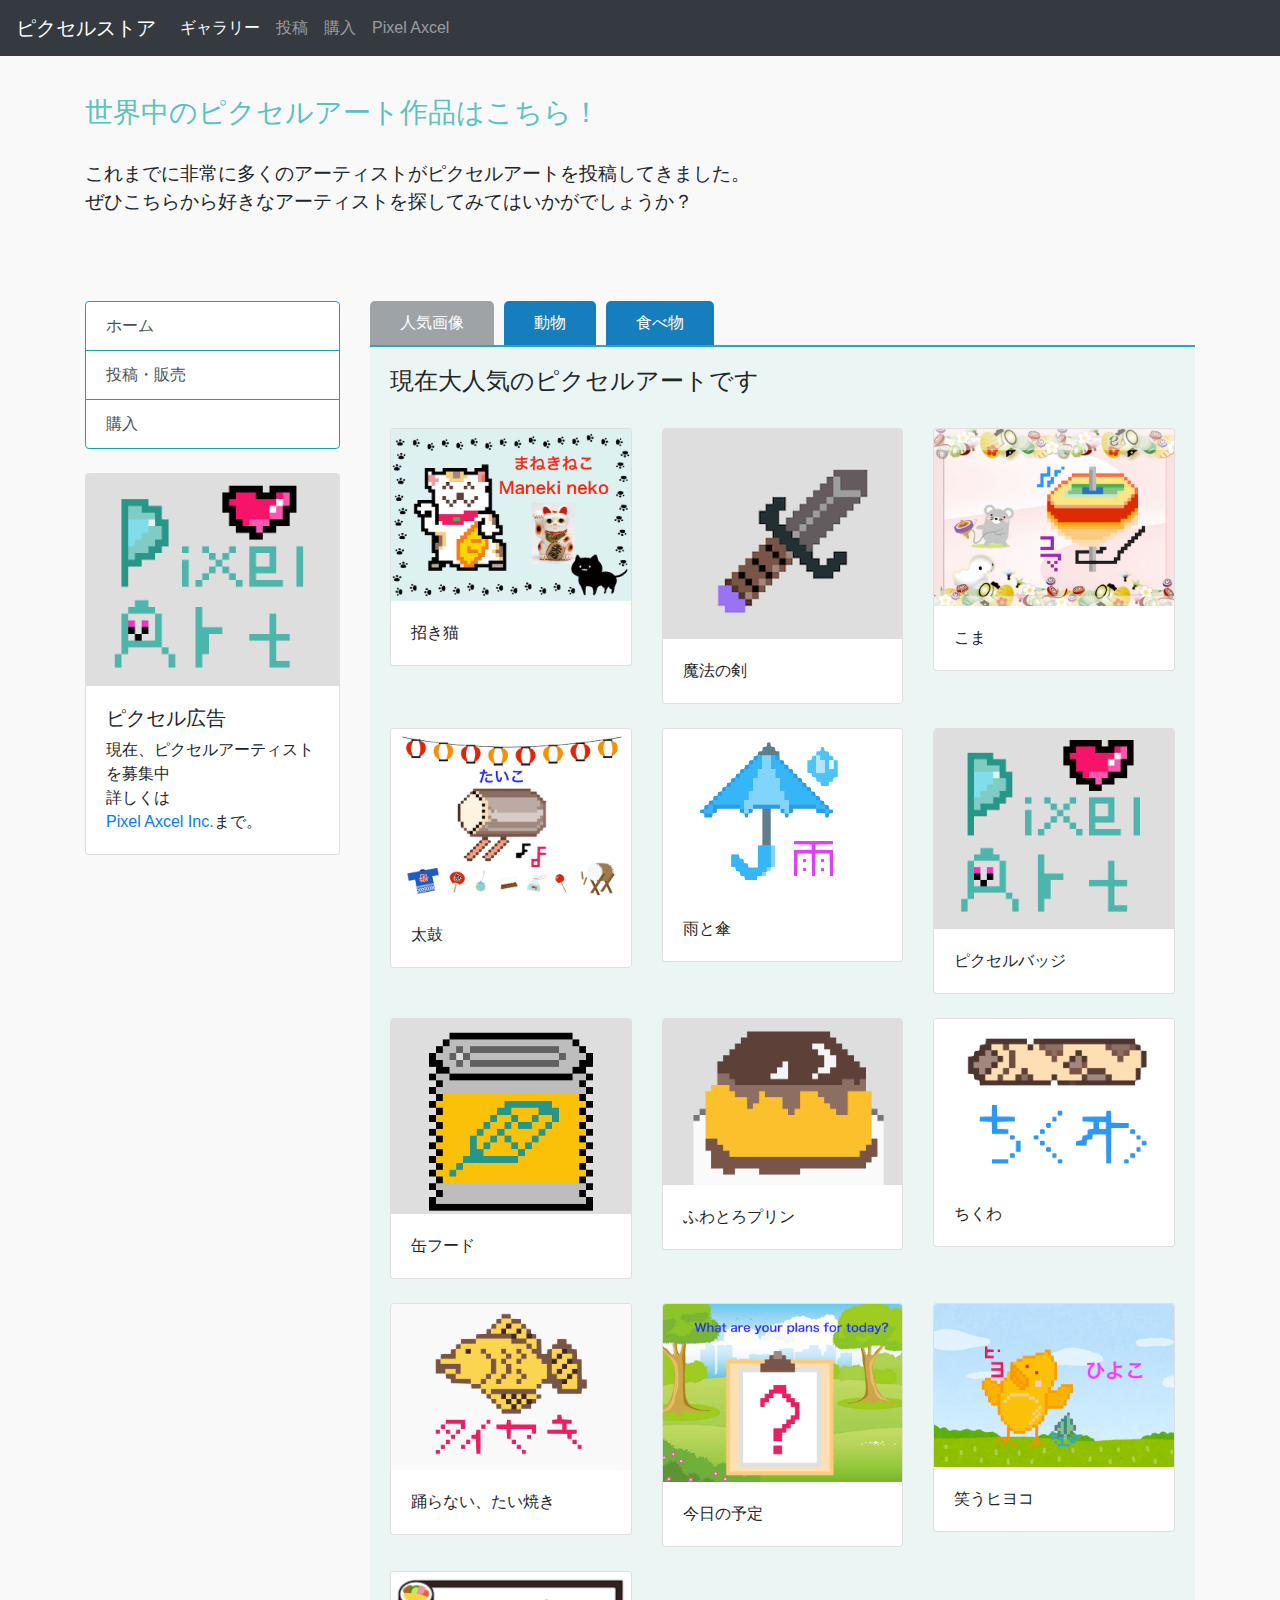
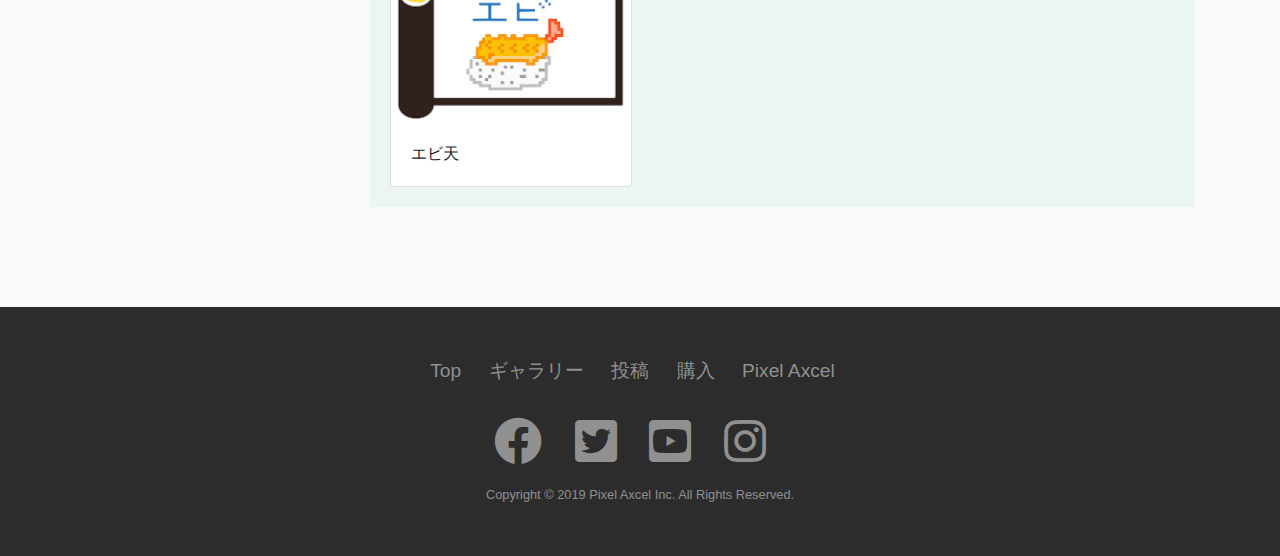
==== gallery.html @ b19550da "First commit" ====
<!doctype html>
<html lang="en">
  <head>
    <!-- Required meta tags -->
    <meta charset="utf-8">
    <meta name="viewport" content="width=device-width, initial-scale=1, shrink-to-fit=no">

    <!-- Bootstrap CSS -->
    <link rel="stylesheet" href="https://stackpath.bootstrapcdn.com/bootstrap/4.3.1/css/bootstrap.min.css" integrity="sha384-ggOyR0iXCbMQv3Xipma34MD+dH/1fQ784/j6cY/iJTQUOhcWr7x9JvoRxT2MZw1T" crossorigin="anonymous">
    <!-- Optional JavaScript -->
    <!-- jQuery first, then Popper.js, then Bootstrap JS -->
<script
  src="https://code.jquery.com/jquery-1.12.4.js"
  integrity="sha256-Qw82+bXyGq6MydymqBxNPYTaUXXq7c8v3CwiYwLLNXU="
  crossorigin="anonymous"></script>
<script src="https://cdnjs.cloudflare.com/ajax/libs/popper.js/1.14.7/umd/popper.min.js" integrity="sha384-UO2eT0CpHqdSJQ6hJty5KVphtPhzWj9WO1clHTMGa3JDZwrnQq4sF86dIHNDz0W1" crossorigin="anonymous"></script>
<script src="https://stackpath.bootstrapcdn.com/bootstrap/4.3.1/js/bootstrap.min.js" integrity="sha384-JjSmVgyd0p3pXB1rRibZUAYoIIy6OrQ6VrjIEaFf/nJGzIxFDsf4x0xIM+B07jRM" crossorigin="anonymous"></script>
<script src="script.js"></script>
<link rel="stylesheet" href="style.css">
<link rel="stylesheet" href="https://use.fontawesome.com/releases/v5.6.3/css/all.css">
<link rel="shortcut icon" href="favicon.ico">
<title>ピクセルストア　ギャラリー</title>



<style>

</style>
  </head>
  <body>
  <header>
  <nav class="navbar navbar-expand-md navbar-dark bg-dark">
  <a class="navbar-brand" href="index.html">ピクセルストア</a>
  <button class="navbar-toggler" type="button" data-toggle="collapse" data-target="#navbarSupportedContent" aria-controls="navbarSupportedContent" aria-expanded="false" aria-label="Toggle navigation">
    <span class="navbar-toggler-icon"></span>
  </button>

  <div class="collapse navbar-collapse" id="navbarSupportedContent">
    <ul class="navbar-nav mr-auto">
      <li class="nav-item">
        <a class="nav-link active" href="gallery.html">ギャラリー <span class="sr-only">(current)</span></a>
      </li>
        <li class="nav-item">
        <a class="nav-link" href="post.html">投稿 <span class="sr-only">(current)</span></a>
      </li>
        <li class="nav-item">
        <a class="nav-link" href="purchase.html">購入 <span class="sr-only">(current)</span></a>
      </li>
        <li class="nav-item">
        <a class="nav-link" href="about.html">Pixel Axcel <span class="sr-only">(current)</span></a>
      </li>

 <!--      <li class="nav-item dropdown">
        <a class="nav-link dropdown-toggle" href="#" id="navbarDropdown" role="button" data-toggle="dropdown" aria-haspopup="true" aria-expanded="false">
          Dropdown
        </a>
        <div class="dropdown-menu" aria-labelledby="navbarDropdown">
          <a class="dropdown-item" href="#">Action</a>
          <a class="dropdown-item" href="#">Another action</a>
          <div class="dropdown-divider"></div>
          <a class="dropdown-item" href="#">Something else here</a>
        </div>
      </li> -->
    </ul>
    

  </div>
</nav>
</header>
<div class="wholewrap">
  <div class="wrap2 container">
    <h3 class="post_title">世界中のピクセルアート作品はこちら！</h3>

    <div class="appeal">
      これまでに非常に多くのアーティストがピクセルアートを投稿してきました。
    <br>
    ぜひこちらから好きなアーティストを探してみてはいかがでしょうか？
    </div>
<!-- 

  <div class="gallery-title"> 
    <h3>タグを入力しよう!</h3>
  </div>

  <div class="gallery-section">
    feffef
  </div> -->

</div><!-- end of  wrap2 container -->

<!-- Start of  wrap3 container -->
<div class="wrap3 container">
  <div class="row">
    <div class="col-sm-3 mt-4">
      <div class="list-group">
        <a href="index.html" class="list-group-item list-group-item-action border-info">ホーム</a>
        <a href="post.html" class="list-group-item list-group-item-action border-info">投稿・販売</a>
        <a href="purchase.html" class="list-group-item list-group-item-action  border-info">購入</a>
      </div>

      <div class="card mt-4 d-sm-none d-md-block d-none d-sm-block fixed-side-bar">
        <img class="card-img-top" src="pixelart.png" alt="pixelads">
        <div class="card-body">
          <h5>ピクセル広告</h5>
          <p class="card-text">
          現在、ピクセルアーティストを募集中<br>
          詳しくは<br><span><a href="index.html">Pixel Axcel Inc.</a><span>まで。</p>
        </div>
      </div>
    </div>
    <!-- End of left box --------------------------->

    <div class="col-sm-9">
      <div class="right-box mt-4">
        <div class="accordion">
          <ul class="tabs">
            <li class="active">人気画像</li>
            <li>動物</li>
            <li>食べ物</li>
          </ul>
          

          <div class="tabitem active">
            <h4>現在大人気のピクセルアートです</h4>
            <div class="row">
              <div class="col-sm-6 col-md-4 mt-4">
                <div class="card">
                  <img class="card-img-top" src="manekineko.png" alt="manekineko">
                  <div class="card-body">
                    <p class="card-text">招き猫</p>
                  </div>
                </div>
              </div>  
              <div class="col-sm-6 col-md-4 mt-4">
                <div class="card">
                  <img class="card-img-top" src="knife.png" alt="knife">
                  <div class="card-body">
                    <p class="card-text">魔法の剣</p>
                  </div>
                </div>
              </div> 
              <div class="col-sm-6 col-md-4 mt-4">
                <div class="card">
                  <img class="card-img-top" src="koma.png" alt="koma">
                  <div class="card-body">
                    <p class="card-text">こま</p>
                  </div>
                </div>
              </div> 
              <div class="col-sm-6 col-md-4 mt-4">
                <div class="card">
                  <img class="card-img-top" src="taiko.png" alt="taiko">
                  <div class="card-body">
                    <p class="card-text">太鼓</p>
                  </div>
                </div>
              </div> 
               <div class="col-sm-6 col-md-4 mt-4">
                <div class="card">
                  <img class="card-img-top" src="rain.png" alt="ame">
                  <div class="card-body">
                    <p class="card-text">雨と傘</p>
                  </div>
                </div>
              </div>               
              <div class="col-sm-6 col-md-4 mt-4">
                <div class="card">
                  <img class="card-img-top" src="pixelart.png" alt="pixelart">
                  <div class="card-body">
                    <p class="card-text">ピクセルバッジ</p>
                  </div>
                </div>
              </div>
              <div class="col-sm-6 col-md-4 mt-4">
                <div class="card">
                  <img class="card-img-top" src="canned_food.png" alt="cannedfood">
                  <div class="card-body">
                    <p class="card-text">缶フード</p>
                  </div>
                </div>
              </div> 
              <div class="col-sm-6 col-md-4 mt-4">
                <div class="card">
                  <img class="card-img-top" src="pudding.png" alt="pudding">
                  <div class="card-body">
                    <p class="card-text">ふわとろプリン</p>
                  </div>
                </div>
              </div>
              <div class="col-sm-6 col-md-4 mt-4">
                <div class="card">
                  <img class="card-img-top" src="chikwua.png" alt="chikwua">
                  <div class="card-body">
                    <p class="card-text">ちくわ</p>
                  </div>
                </div>
              </div> 
                <div class="col-sm-6 col-md-4 mt-4">
                <div class="card">
                  <img class="card-img-top" src="taiyaki.png" alt="taiyaki">
                  <div class="card-body">
                    <p class="card-text">踊らない、たい焼き</p>
                  </div>
                </div>
              </div>
              <div class="col-sm-6 col-md-4 mt-4">
                <div class="card">
                  <img class="card-img-top" src="yourplans.png" alt="yourplans">
                  <div class="card-body">
                    <p class="card-text">今日の予定</p>
                  </div>
                </div>
              </div>
              <div class="col-sm-6 col-md-4 mt-4">
                <div class="card">
                  <img class="card-img-top" src="piyo.png" alt="piyo">
                  <div class="card-body">
                    <p class="card-text">笑うヒヨコ</p>
                  </div>
                </div>
              </div> 
              <div class="col-sm-6 col-md-4 mt-4">
                <div class="card">
                  <img class="card-img-top" src="ebiten.png" alt="ebiten">
                  <div class="card-body">
                    <p class="card-text">エビ天</p>
                  </div>
                </div>
              </div>       

            </div><!-- end of row -->
            
          </div>
          
          <div class="tabitem">
            <h4>動物の画像も大人気です。</h4>
            <div class="row">
              <div class="col-sm-6 col-md-4 mt-4">
                <div class="card">
                  <img class="card-img-top" src="manekineko.png" alt="manekineko">
                  <div class="card-body">
                    <p class="card-text">招き猫</p>
                  </div>
                </div>
              </div> 
              <div class="col-sm-6 col-md-4 mt-4">
                <div class="card">
                  <img class="card-img-top" src="piyo.png" alt="piyo">
                  <div class="card-body">
                    <p class="card-text">笑うヒヨコ</p>
                  </div>
                </div>
              </div> 


            </div><!--end of row -->
          </div><!--end of tabitem -->

          <div class="tabitem">
            <h4>食べ物画像は一層注目を浴びています。</h4>
            <div class="row">
               <div class="col-sm-6 col-md-4 mt-4">
                  <div class="card">
                  <img class="card-img-top" src="ebiten.png" alt="ebiten">
                  <div class="card-body">
                    <p class="card-text">エビ天</p>
                  </div>
                </div>
              </div> 

              <div class="col-sm-6 col-md-4 mt-4">
                <div class="card">
                  <img class="card-img-top" src="chikwua.png" alt="chikwua">
                  <div class="card-body">
                    <p class="card-text">ちくわ</p>
                  </div>
                </div>
              </div> 

              <div class="col-sm-6 col-md-4 mt-4">
                <div class="card">
                  <img class="card-img-top" src="pudding.png" alt="pudding">
                  <div class="card-body">
                    <p class="card-text">ふわとろプリン</p>
                  </div>
                </div>
              </div>
              <div class="col-sm-6 col-md-4 mt-4">
                <div class="card">
                  <img class="card-img-top" src="canned_food.png" alt="cannedfood">
                  <div class="card-body">
                    <p class="card-text">缶フード</p>
                  </div>
                </div>
              </div> 
             </div><!--end of row -->
          </div><!--end of tabitem -->


        </div>
      </div>
    </div>
  </div>
</div><!-- end of  wrap3 container -->






<!-- Topへ戻る画像 -->
<a id="pagetop" href="#"><img src="https://into-the-program.com/assets/images/icon/icon_backtotop.png" alt="Scroll Top"></a>

<!-- Footer -->
       <footer div class="footer ">
        <div class="container">
            <div class="row">
                <div class="col-sm-12 col-md-12">
                     <ul class="list-inline quicklinks">
                        <li class="list-inline-item"><a href="index.html">Top</a></li>
                        <li class="list-inline-item"><a href="gallery.html">ギャラリー</a></li>
                        <li class="list-inline-item"><a href="post.html">投稿</a></li>  
                        <li class="list-inline-item"><a href="purchase.html">購入</a></li>  
                        <li class="list-inline-item"><a href="about.html">Pixel Axcel</a></li>    
                    </ul>
                </div>
                <div class="col-sm-12 col-md-12">
                    <ul class="list-inline social-buttons">
                        <li class="list-inline-item"><a href="https://www.facebook.com/"><i class="fab fa-facebook fa-3x social-icons" ></i></a>
                        </li>

                        <li class="list-inline-item"><a href="https://twitter.com/"><i class="fab fa-twitter-square fa-3x social-icons"></i></a>
                        </li>
    
                        <li class="list-inline-item"><a href="https://www.youtube.com/"><i class="fab fa-youtube-square fa-3x social-icons"></i></a>
                        </li>

                        <li class="list-inline-item"><a href="https://www.instagram.com/"><i class="fab fa-instagram fa-3x social-icons"></i></a>
                        </li>
                        
                    </ul>
                </div>

                <div class="col-sm-12 col-md-12">
                <span class="copyright"><small>Copyright &copy; 2019 Pixel Axcel Inc. All Rights Reserved.</small></span>
                   
                </div>
            </div>
        </div>
    </footer><!-- End Footer -->
</div>

</body>
</html>
---- style.css ----
body{
	background-color: #F9F9F9;
}
footer{
	background-color: #2C2C2C;
	color: 	#909090;
	text-align: center;
	padding-bottom: 50px;
	padding-top: 50px;
	margin-top: 100px;
}
.jumbotron{
	background:url('toppixel.jpg');
	background-size: cover;
	border-radius: 0px;
 	color:#fff;
}

.popular-img{
	padding-top: 50px;
}
.quicklinks li{
	text-align: center;
	font-size:1.2em;
	margin-bottom: 15px;

}
.quicklinks li a{
	color:#909090;
	margin-right: 15px;

}

.social-icons{
	color:#909090;
  text-decoration: none;
  margin-right: 20px;
}

.social-icons:hover{
	color:#59C3BE;
}

.quicklinks li a:hover{
	color:#D5D4D4;
	text-decoration: none;
}


/* top page middle*/
.card-title{
	text-align: center;

}

.intro-faw .fas{
	font-size: 52px;
	margin:20px 0px;
	color:#59C3BE;
}

.intro-faw .far{
	font-size: 52px;
	margin:20px 0px;
	color:#59C3BE;
}


.page-intro{
	margin-top: 80px;
	margin-bottom: 80px;
}

/*top page upper introcution long bar */
.wrap_intro_bar{
	padding:80px 15px;
	background-color: #EBF6F4;
	margin-top: 100px;


}

.wrap_intro_bar h3{
	text-align: center;
	color: #20A9CD;
}
.wrap_intro_bar{
	text-align: center;
	font-size: 1.4em;
	color: #20A9CD;
}

/* To top page*/
#pagetop {
  position: fixed;
  right: 0;
  bottom: 0;
  width: 50px;
  height: 60px;
  z-index: 5;
}

#pagetop img {
  width: 40px;
  height: auto;
 
}

/* 投稿・販売ページ*/
.post_title{
	color:#59C3BE;
	margin: 40px 0px 15px;
	margin-bottom: 30px;
}

.appeal{
	font-size: 1.2em;
}

.posting-title{
	border-bottom:5px solid #20A9CD;
	margin-top: 50px;
	margin-bottom: 20px;
}

/* 一定文字以内だと赤文字*/
.over30letters{
	color:green;
}
.over20letters{
	color:orange;
	box-shadow: 
}
.over10letters{
	color:red;
}


/*selling-section 販売価格などの見積もり　*/
.selling-title{
	margin-top: 120px;
	border-bottom:5px solid #20A9CD;
}
.selling-section{
	padding: 40px 15px;
	background-color: #EBF6F4;

}
#estimated_profit{
	margin-left: 30px;
	font-size: 1.6em;
}


.tag-title{
	margin-top: 120px;
	border-bottom:5px solid #20A9CD;
}

.tag-section{
	padding: 20px 15px 100px 15px;
	background-color: #EBF6F4;

}

.tagarea{
	margin-bottom: 40px;
}

#tagarea {
	border: 1px solid #3EA3A6;
	border-radius: 5px;
	padding:5px;
	width:100%;
	text-align: center;
}
#tagarea:hover {
	cursor:pointer;
	background-color: #8DC38A;
	color:#FFF;
	transition: 0.3s; 
}

.datasend{
	margin-top: 50px;
}

.marginbtm{
	margin-bottom: 285px;
}


/*注文画面*/
.billing-title{
	margin-top: 40px;
	border-bottom:5px solid #20A9CD;
}

.purchase-section{
	padding: 15px 15px;
	background-color: #EBF6F4;
}

/*国内と海外の発送住所*/
.radioaddess{
	margin-top: 20px;
}
.addressDisplay{
	margin-top: 20px;
}

.address{
display: none;
}
.address_domestic{
	display: block;
}

.datepicker{
	margin: 20px 0px 30px 0px;
}
.billconfirmation-title{
	margin-top: 50px;
	border-bottom:5px solid #20A9CD;
}


.billconfirmation-section{
	background-color: #EBF6F4;
	padding: 15px 15px;
	margin-bottom: 60px;
}

/* 国内と海外での配送料の分別　*/

.shipping_fee{

}

.shipping_kokunai{
	display: block;
}


/* パスワード確認で不一致の時　*/
.confirmPassword{
	color:red;
}



/* ギャラリーページ　*/
.gallery-title{
	margin-top: 60px;
	border-bottom:5px solid #20A9CD;
}

.gallery-section{
	padding: 20px 15px 100px 15px;
	background-color: #EBF6F4;

}


/* gallery ページ */
.wrap3{
	margin-top: 60px;
}

/* タブのCSS */
ul.tabs{
list-style: none;
}

ul.tabs li{
	float:left;
	margin-right: 10px;
	padding: 10px 30px;
	background-color: #177EBD;
	color:#FFF;
	cursor: pointer;
	margin-left: -40px;
	margin-right: 50px;
	border-radius: 5px 5px 0 0;
}

ul.tabs li:hover{
	color:#FFF;
	background-color: #4F9AC8;
}

ul.tabs li.active{
	background-color: #9DA3A6;

}

.tabitem{
	clear:both;
	width:100%;
	display:none;
	background-color: #EBF6F4;

}
.active{
	display:block;
}

.tabitem{
padding:20px;
border-top: 2px solid #20A9CD;
}


.sidebar_fixed {
  position: fixed;
  top: 0;
  left: 40;
  z-index: 1;
  width:15%;
}



/*top page スライダー　*/
#slideshow{
 	width:460px;
	height:230px;

}
.slides{
	text-align: center;
	width:460px;
	height:230px;
	overflow:hidden;
}

.slide{
	float:left;
	list-style: none;
		width:460px;
	height:230px;
}
/* End page スライダー　*/


.hoverspice{
	overflow: hidden;
}

.hoverspice img:hover{
	transform: scale(1.1);
	transition-duration: 0.3s;
	background: #0B0202;
	opacity: 0.8;
}
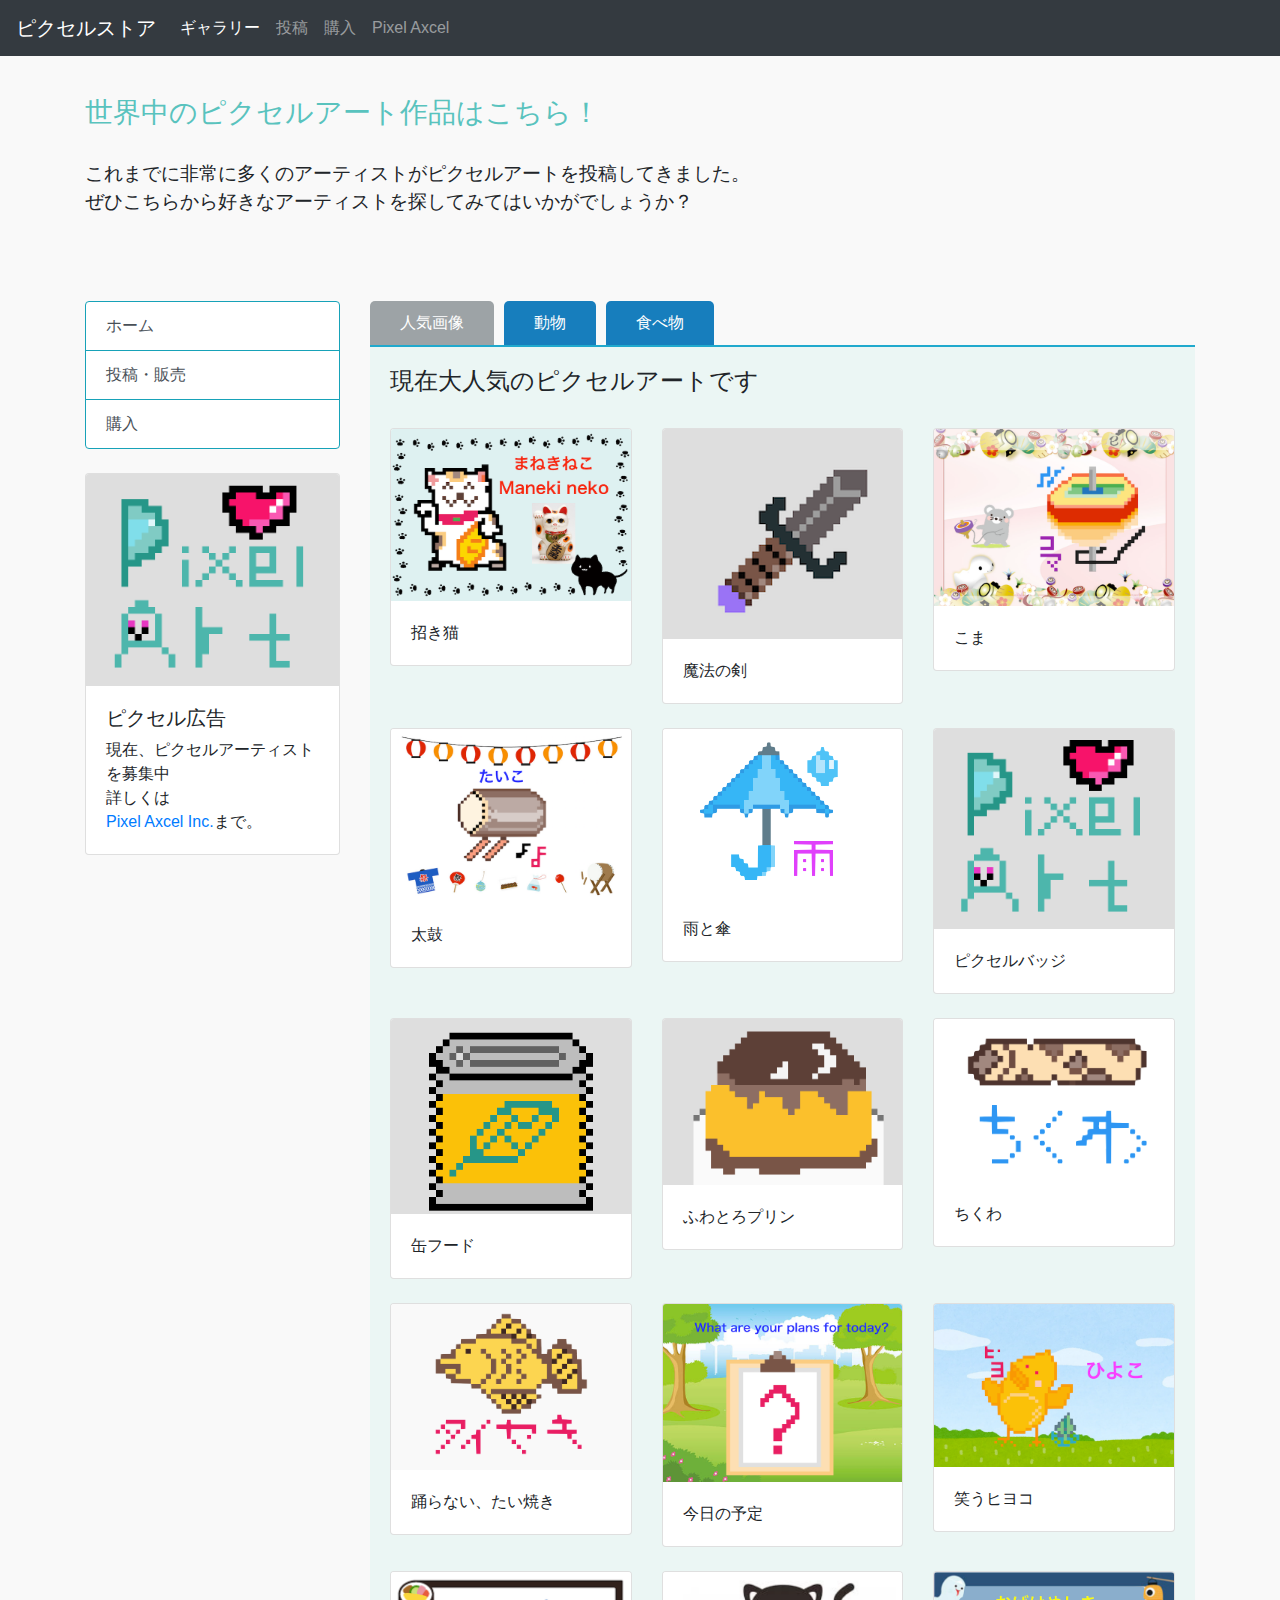
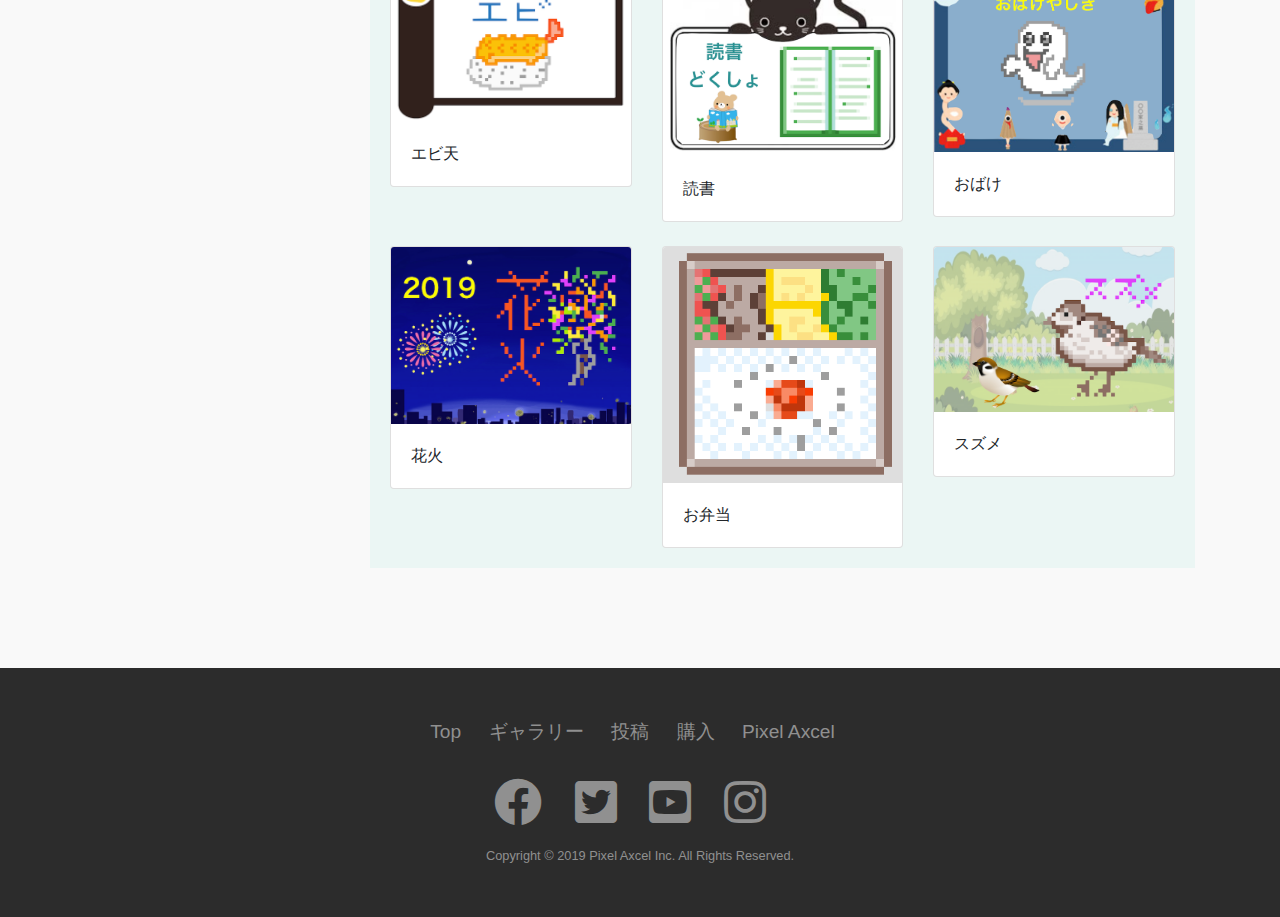
==== commit cc3cf7d0: "Add new pictures" ====
--- a/gallery.html
+++ b/gallery.html
@@ -226,7 +226,47 @@
                     <p class="card-text">エビ天</p>
                   </div>
                 </div>
-              </div>       
+              </div>
+              <div class="col-sm-6 col-md-4 mt-4">
+                <div class="card">
+                  <img class="card-img-top" src="dokusho.png" alt="dokusho">
+                  <div class="card-body">
+                    <p class="card-text">読書</p>
+                  </div>
+                </div>
+              </div>
+               <div class="col-sm-6 col-md-4 mt-4">
+                <div class="card">
+                  <img class="card-img-top" src="obake.png" alt="obake">
+                  <div class="card-body">
+                    <p class="card-text">おばけ</p>
+                  </div>
+                </div>
+              </div>
+              <div class="col-sm-6 col-md-4 mt-4">
+                <div class="card">
+                  <img class="card-img-top" src="hanabi.png" alt="hanabi">
+                  <div class="card-body">
+                    <p class="card-text">花火</p>
+                  </div>
+                </div>
+              </div>
+               <div class="col-sm-6 col-md-4 mt-4">
+                <div class="card">
+                  <img class="card-img-top" src="obentou.png" alt="obentou">
+                  <div class="card-body">
+                    <p class="card-text">お弁当</p>
+                  </div>
+                </div>
+              </div>
+               <div class="col-sm-6 col-md-4 mt-4">
+                <div class="card">
+                  <img class="card-img-top" src="suzume.png" alt="suzume">
+                  <div class="card-body">
+                    <p class="card-text">スズメ</p>
+                  </div>
+                </div>
+              </div>                 
 
             </div><!-- end of row -->
             
@@ -250,7 +290,23 @@
                     <p class="card-text">笑うヒヨコ</p>
                   </div>
                 </div>
-              </div> 
+              </div>
+              <div class="col-sm-6 col-md-4 mt-4">
+                <div class="card">
+                  <img class="card-img-top" src="obake.png" alt="obake">
+                  <div class="card-body">
+                    <p class="card-text">おばけ</p>
+                  </div>
+                </div>
+              </div>
+               <div class="col-sm-6 col-md-4 mt-4">
+                <div class="card">
+                  <img class="card-img-top" src="suzume.png" alt="suzume">
+                  <div class="card-body">
+                    <p class="card-text">スズメ</p>
+                  </div>
+                </div>
+              </div>    
 
 
             </div><!--end of row -->
@@ -293,6 +349,17 @@
                   </div>
                 </div>
               </div> 
+              <div class="col-sm-6 col-md-4 mt-4">
+                <div class="card">
+                  <img class="card-img-top" src="obentou.png" alt="obentou">
+                  <div class="card-body">
+                    <p class="card-text">お弁当</p>
+                  </div>
+                </div>
+              </div>
+
+
+
              </div><!--end of row -->
           </div><!--end of tabitem -->
 
--- a/style.css
+++ b/style.css
@@ -321,27 +321,6 @@
 
 
 
-/*top page スライダー　*/
-#slideshow{
- 	width:460px;
-	height:230px;
-
-}
-.slides{
-	text-align: center;
-	width:460px;
-	height:230px;
-	overflow:hidden;
-}
-
-.slide{
-	float:left;
-	list-style: none;
-		width:460px;
-	height:230px;
-}
-/* End page スライダー　*/
-
 
 .hoverspice{
 	overflow: hidden;
